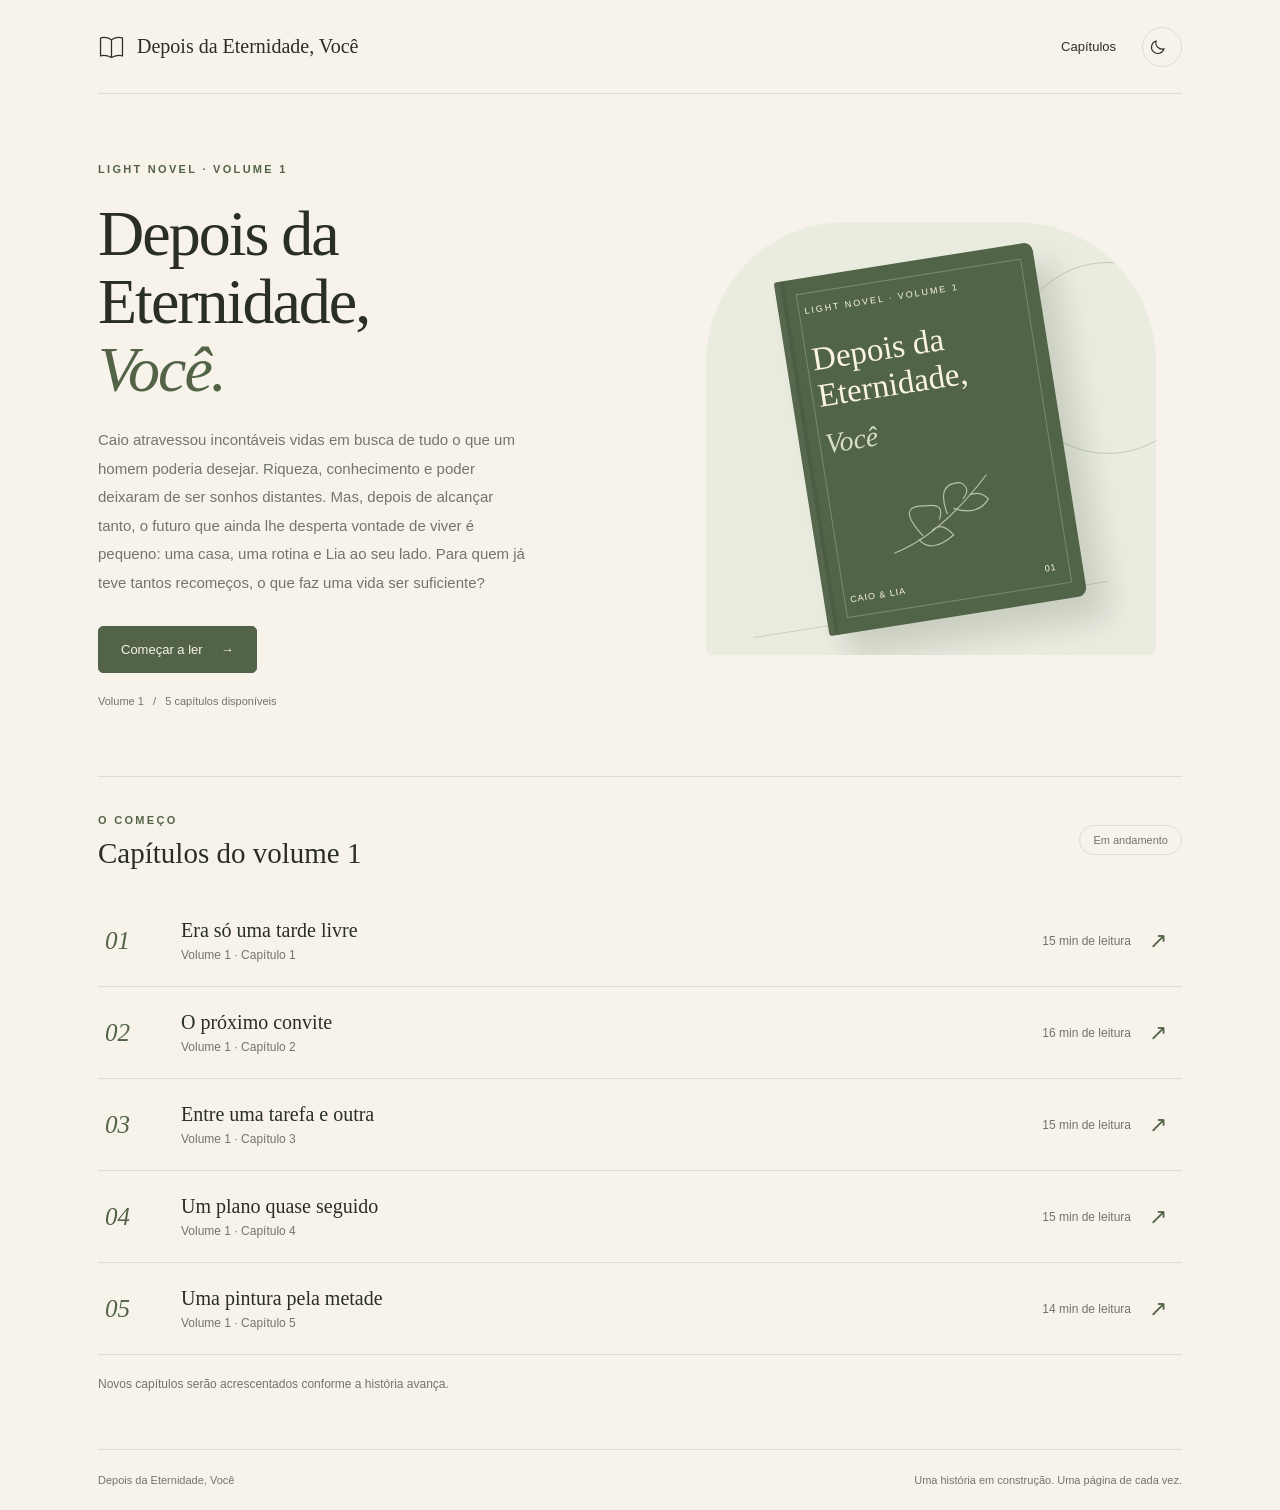
==== index.html @ 781c2f36 "Publica título, sinopse e cinco capítulos da novel" ====
<!doctype html>
<html lang="pt-BR"><head><meta charset="utf-8"><meta name="viewport" content="width=device-width, initial-scale=1">
<title>Depois da Eternidade, Você</title><meta name="description" content="Caio atravessou incontáveis vidas em busca de tudo o que um homem poderia desejar. Riqueza, conhecimento e poder deixaram de ser sonhos distantes. Mas, depois de alcançar tanto, o futuro que ainda lhe desperta vontade de viver é pequeno: uma casa, uma rotina e Lia ao seu lado. Para quem já teve tantos recomeços, o que faz uma vida ser suficiente?">
<link rel="icon" href="data:image/svg+xml,%3Csvg xmlns=%22http://www.w3.org/2000/svg%22 viewBox=%220 0 32 32%22%3E%3Crect width=%2232%22 height=%2232%22 rx=%227%22 fill=%22%23536447%22/%3E%3Cpath d=%22M16 9c-4-2-7-2-10-1v16c4-1 7 0 10 1 3-1 6-2 10-1V8c-3-1-6-1-10 1v16%22 fill=%22none%22 stroke=%22%23f7f3ea%22 stroke-width=%221.5%22/%3E%3C/svg%3E" type="image/svg+xml"><link rel="stylesheet" href="styles.css"><script src="app.js" defer></script></head>
<body data-chapter-count="5"><a class="skip" href="#conteudo">Pular para o conteúdo</a><div class="shell"><header class="topbar"><a class="brand" href="index.html" aria-label="Depois da Eternidade, Você, início"><svg viewBox="0 0 32 32" fill="none" aria-hidden="true"><path d="M16 8C11 5 6 5 3 6v21c5-1 9 0 13 2 4-2 8-3 13-2V6c-3-1-8-1-13 2Zm0 0v21" stroke="currentColor" stroke-width="1.5"/></svg><span class="brand-title">Depois da Eternidade, Você</span></a><nav class="toplinks" aria-label="Navegação principal"><a href="#capitulos">Capítulos</a><button class="theme-toggle js-only" type="button" aria-label="Ativar tema escuro" aria-pressed="false"><svg viewBox="0 0 24 24" fill="none" aria-hidden="true"><path d="M20 14.5A8.5 8.5 0 0 1 9.5 4 8.5 8.5 0 1 0 20 14.5Z" stroke="currentColor" stroke-width="1.5"/></svg></button></nav></header>
<main id="conteudo"><section class="hero"><div><span class="eyebrow">Light novel · Volume 1</span><h1>Depois da<br>Eternidade,<br><em>Você.</em></h1><p class="intro">Caio atravessou incontáveis vidas em busca de tudo o que um homem poderia desejar. Riqueza, conhecimento e poder deixaram de ser sonhos distantes. Mas, depois de alcançar tanto, o futuro que ainda lhe desperta vontade de viver é pequeno: uma casa, uma rotina e Lia ao seu lado. Para quem já teve tantos recomeços, o que faz uma vida ser suficiente?</p><div class="actions"><a class="button primary" href="capitulo-1.html">Começar a ler <span aria-hidden="true">→</span></a><a class="button js-only" data-continue hidden href="capitulo-1.html">Continuar leitura →</a></div><p class="hero-note">Volume 1 &nbsp; / &nbsp; 5 capítulos disponíveis</p></div><div class="book-art" aria-hidden="true"><div class="book-cover"><span class="cover-label">LIGHT NOVEL · VOLUME 1</span><div class="cover-title">Depois da<br>Eternidade,<small>Você</small></div><svg class="cover-sprig" viewBox="0 0 150 80" fill="none"><path d="M20 73Q70 62 126 8M52 60Q28 24 59 30Q80 30 71 46M80 42Q73 8 98 12Q109 20 98 29M87 37Q111 49 124 33Q117 23 105 26M47 63Q57 80 83 64Q73 48 62 56" stroke="#d9dfc6" stroke-width="1.2"/></svg><div class="cover-bottom"><span>CAIO &amp; LIA</span><span>01</span></div></div></div></section>
<section class="catalog" id="capitulos" aria-labelledby="catalog-title"><div class="section-heading"><div><span class="eyebrow">O começo</span><h2 id="catalog-title">Capítulos do volume 1</h2></div><span class="pill">Em andamento</span></div><a class="chapter-row" href="capitulo-1.html"><span class="chapter-number">01</span><div><h3>Era só uma tarde livre</h3><p>Volume 1 · Capítulo 1</p></div><span class="chapter-time">15 min de leitura</span><span class="row-arrow" aria-hidden="true">↗</span></a><a class="chapter-row" href="capitulo-2.html"><span class="chapter-number">02</span><div><h3>O próximo convite</h3><p>Volume 1 · Capítulo 2</p></div><span class="chapter-time">16 min de leitura</span><span class="row-arrow" aria-hidden="true">↗</span></a><a class="chapter-row" href="capitulo-3.html"><span class="chapter-number">03</span><div><h3>Entre uma tarefa e outra</h3><p>Volume 1 · Capítulo 3</p></div><span class="chapter-time">15 min de leitura</span><span class="row-arrow" aria-hidden="true">↗</span></a><a class="chapter-row" href="capitulo-4.html"><span class="chapter-number">04</span><div><h3>Um plano quase seguido</h3><p>Volume 1 · Capítulo 4</p></div><span class="chapter-time">15 min de leitura</span><span class="row-arrow" aria-hidden="true">↗</span></a><a class="chapter-row" href="capitulo-5.html"><span class="chapter-number">05</span><div><h3>Uma pintura pela metade</h3><p>Volume 1 · Capítulo 5</p></div><span class="chapter-time">14 min de leitura</span><span class="row-arrow" aria-hidden="true">↗</span></a><p class="empty-note">Novos capítulos serão acrescentados conforme a história avança.</p></section></main><footer class="footer"><span>Depois da Eternidade, Você</span><span>Uma história em construção. Uma página de cada vez.</span></footer></div></body></html>
---- styles.css ----
:root{color-scheme:light;--bg:#f7f3ea;--surface:#fffdf8;--ink:#292e27;--muted:#72756a;--accent:#536347;--line:#dbded0;--soft:#e9ecdf;--reader-size:20px}
:root[data-theme=dark]{color-scheme:dark;--bg:#1d241f;--surface:#252d27;--ink:#ececde;--muted:#abb4a4;--accent:#b6c6a0;--line:#414d40;--soft:#303c30}
*{box-sizing:border-box}html{scroll-behavior:smooth;scroll-padding-top:145px}body{margin:0;background:var(--bg);color:var(--ink);font-family:Segoe UI,Arial,sans-serif}a{color:inherit;text-decoration:none}button,a,input{touch-action:manipulation}button{font:inherit;color:inherit;cursor:pointer}button:disabled{opacity:.35;cursor:default}a:focus-visible,button:focus-visible,summary:focus-visible{outline:3px solid var(--accent);outline-offset:5px}.skip{position:absolute;left:16px;top:-100px;z-index:20;background:var(--surface);padding:12px}.skip:focus{top:12px}.shell{max-width:1180px;padding:0 48px;margin:auto}.topbar{min-height:94px;display:flex;align-items:center;justify-content:space-between;border-bottom:1px solid var(--line);gap:20px}.brand{display:inline-flex;align-items:center;gap:12px;font-family:Georgia,serif;font-size:24px}.brand svg{width:27px;height:27px}.toplinks{display:flex;align-items:center;gap:26px;font-size:13px}.theme-toggle{background:none;border:1px solid var(--line);border-radius:50%;width:40px;height:40px;display:grid;place-items:center}.theme-toggle svg{width:18px;height:18px}.eyebrow{text-transform:uppercase;letter-spacing:2.3px;font-size:11px;font-weight:600;color:var(--accent)}.hero{display:grid;grid-template-columns:1.15fr 1fr;gap:60px;align-items:center;padding:65px 0 58px}.hero h1{font:normal clamp(44px,5vw,68px)/1.06 Georgia,serif;letter-spacing:-2px;margin:23px 0}.hero h1 em{font-weight:normal;color:var(--accent)}.intro{max-width:430px;font-size:15px;line-height:1.9;color:var(--muted)}.actions{display:flex;gap:12px;flex-wrap:wrap;margin-top:29px}.button{display:inline-flex;align-items:center;justify-content:center;gap:18px;min-height:47px;padding:12px 22px;border:1px solid var(--line);border-radius:5px;background:transparent;font-size:13px}.button.primary{background:var(--accent);color:var(--bg);border-color:var(--accent)}.button:hover{filter:brightness(.92)}.hero-note{font-size:11px;color:var(--muted);margin-top:22px}.book-art{position:relative;background:var(--soft);border-radius:140px 140px 6px 6px;aspect-ratio:1.04;max-width:450px;display:grid;place-items:center;overflow:hidden}.book-art:before{content:'';position:absolute;width:190px;height:190px;border:1px solid var(--accent);opacity:.25;border-radius:50%;top:40px;right:-48px}.book-art:after{content:'';position:absolute;border-top:1px solid var(--accent);opacity:.2;width:80%;bottom:45px;transform:rotate(-9deg)}.book-cover{position:relative;width:58%;aspect-ratio:.73;background:#526448;color:#fbf4e4;border-radius:3px 9px 9px 3px;box-shadow:18px 24px 30px #1b261d26,inset 6px 0 0 #ffffff10,inset 10px 0 0 #18281e20;transform:rotate(-9deg);padding:28px 26px;display:flex;flex-direction:column;justify-content:space-between;z-index:1}.book-cover:after{content:'';position:absolute;inset:15px 13px 15px 20px;border:1px solid #cbd1a455;pointer-events:none}.cover-label{font-size:9px;letter-spacing:2px}.cover-title{font:normal clamp(28px,3.8vw,43px)/1.1 Georgia,serif}.cover-title small{display:block;font:italic 16px/1.5 Georgia,serif;margin-top:10px;color:#d9dfc6}.cover-sprig{height:78px;width:100%;opacity:.75}.cover-bottom{display:flex;justify-content:space-between;font-size:9px;letter-spacing:1px}.catalog{padding:33px 0 58px;border-top:1px solid var(--line)}.section-heading{display:flex;justify-content:space-between;align-items:center;gap:20px;margin-bottom:25px}.section-heading h2{font:normal 29px Georgia,serif;margin:9px 0 0}.pill{font-size:11px;padding:8px 13px;border:1px solid var(--line);border-radius:20px;color:var(--muted)}.chapter-row{display:grid;grid-template-columns:58px 1fr auto 26px;align-items:center;gap:18px;padding:24px 7px;border-bottom:1px solid var(--line)}.chapter-row:hover{background:var(--soft)}.chapter-number{font:italic 25px Georgia,serif;color:var(--accent)}.chapter-row h3{font:normal 20px Georgia,serif;margin:0 0 6px}.chapter-row p{font-size:12px;color:var(--muted);margin:0}.chapter-time{font-size:12px;color:var(--muted)}.row-arrow{font-size:22px;color:var(--accent)}.empty-note{font-size:12px;color:var(--muted);margin:22px 0 0}.footer{border-top:1px solid var(--line);padding:24px 0;display:flex;justify-content:space-between;gap:18px;font-size:11px;color:var(--muted)}.reader-shell{max-width:1100px;margin:auto;padding:0 40px}.reader-bar{position:sticky;top:0;background:var(--bg);z-index:10;border-bottom:1px solid var(--line)}.reader-bar .topbar{border:0;min-height:72px}.reader-bar .brand{font-size:20px}.reader-controls{display:flex;align-items:center;gap:6px}.reader-controls button{min-width:40px;height:40px;border:1px solid var(--line);border-radius:5px;background:var(--surface)}.reader-controls .theme-toggle{border-radius:50%;margin-left:8px}.font-size{font-size:11px;color:var(--muted);min-width:40px;text-align:center}.progress-track{height:2px;background:var(--line)}.progress-fill{height:100%;background:var(--accent);width:0}.reader-heading{text-align:center;padding:64px 0 37px;max-width:750px;margin:auto}.reader-heading h1{font:normal clamp(32px,4vw,48px)/1.2 Georgia,serif;margin:20px 0}.reader-meta{color:var(--muted);font-size:12px}.reader-toc{position:relative;max-width:690px;margin:0 auto 40px;font-size:12px}.reader-toc summary{cursor:pointer;padding:14px 16px;border:1px solid var(--line);border-radius:5px;background:var(--surface)}.reader-toc nav{padding:8px 16px 15px;border:1px solid var(--line);border-top:0;background:var(--surface)}.reader-toc a{display:block;padding:12px 0;color:var(--muted)}.reader-toc a[aria-current=page]{color:var(--accent);font-weight:600}.prose{max-width:690px;margin:auto;font:var(--reader-size)/1.85 Georgia,'Times New Roman',serif}.prose p{margin:0 0 1.15em;overflow-wrap:break-word;scroll-margin-top:100px}.prose em{color:var(--accent)}.prose .scene-break{margin:2.5em auto;text-align:center;color:var(--accent);letter-spacing:12px;font-size:16px}.end-mark{color:var(--accent);text-align:center;letter-spacing:8px;padding:27px 0 35px}.chapter-nav{max-width:690px;display:flex;justify-content:space-between;gap:14px;margin:0 auto 38px;flex-wrap:wrap}.reading-status{font-size:12px;color:var(--muted);max-width:690px;margin:0 auto 50px;text-align:center}.back-top{display:block;margin-top:22px;text-decoration:underline;text-underline-offset:4px}.js-only{display:none}.js .js-only{display:inline-flex}[hidden]{display:none!important}
@media(min-width:1400px){.hero{padding-top:80px;padding-bottom:75px}}
@media(max-width:760px){.shell{padding:0 24px}.topbar{min-height:77px}.toplinks{gap:16px}.hero{gap:28px;padding:40px 0;grid-template-columns:1.15fr 1fr}.hero h1{font-size:45px}.book-cover{width:70%;padding:22px 18px}.cover-sprig{height:60px}.cover-label,.cover-bottom{font-size:8px}.cover-title{font-size:28px}.intro{font-size:14px}.reader-shell{padding:0 24px}.reader-heading{padding-top:42px}.reader-heading h1{font-size:35px}}
@media(max-width:560px){.hero{grid-template-columns:1fr;gap:32px}.hero h1{font-size:50px;max-width:350px}.book-art{max-width:100%;aspect-ratio:1.45;border-radius:100px 100px 5px 5px}.book-cover{width:42%;padding:19px 18px;transform:rotate(-8deg)}.cover-title{font-size:29px}.cover-sprig{height:40px}.cover-title small{font-size:12px}.chapter-row{grid-template-columns:35px 1fr 19px;gap:10px;padding:23px 0}.chapter-time{display:none}.chapter-row h3{font-size:18px}.section-heading h2{font-size:25px}.footer{flex-direction:column;gap:8px}.reader-shell{padding:0 20px}.reader-bar .topbar{gap:10px}.reader-bar .brand{font-size:17px;gap:7px}.reader-bar .brand svg{width:21px}.reader-controls{gap:4px}.reader-controls button{min-width:36px;width:36px;height:38px}.font-size{min-width:30px}.reader-controls .theme-toggle{margin-left:3px}.reader-heading h1{font-size:31px}.prose{line-height:1.8}.chapter-nav .button{font-size:12px;padding:12px 15px}}
@media(prefers-reduced-motion:reduce){html{scroll-behavior:auto}}

/* Título definitivo: ajuste de composição sem alterar o tema aprovado. */
.brand svg{flex-shrink:0}.brand-title{font-size:20px;line-height:1.25}.reader-bar .brand-title{font-size:17px}.reader-controls{flex-shrink:0}.cover-title{font-size:clamp(22px,2.6vw,33px)}.cover-title small{font-size:28px}
@media(max-width:760px){.cover-title{font-size:25px}.cover-title small{font-size:23px}.brand-title{font-size:18px}}
@media(max-width:560px){.topbar{flex-wrap:wrap;padding:16px 0;gap:12px}.toplinks{width:100%;justify-content:space-between}.hero h1{font-size:44px;letter-spacing:-1.5px}.book-cover{width:52%;padding:20px 17px}.cover-title{font-size:22px}.cover-title small{font-size:22px}.cover-label{letter-spacing:1px}.reader-bar .topbar{padding:12px 0;gap:8px}.reader-bar .brand-title{font-size:12px;max-width:115px}.reader-controls{margin-left:auto}.reader-bar .brand{gap:7px}.book-art{aspect-ratio:1.3}}
@media(max-width:360px){.cover-title{font-size:19px}.cover-title small{font-size:20px}.cover-label,.cover-bottom{font-size:7px}}
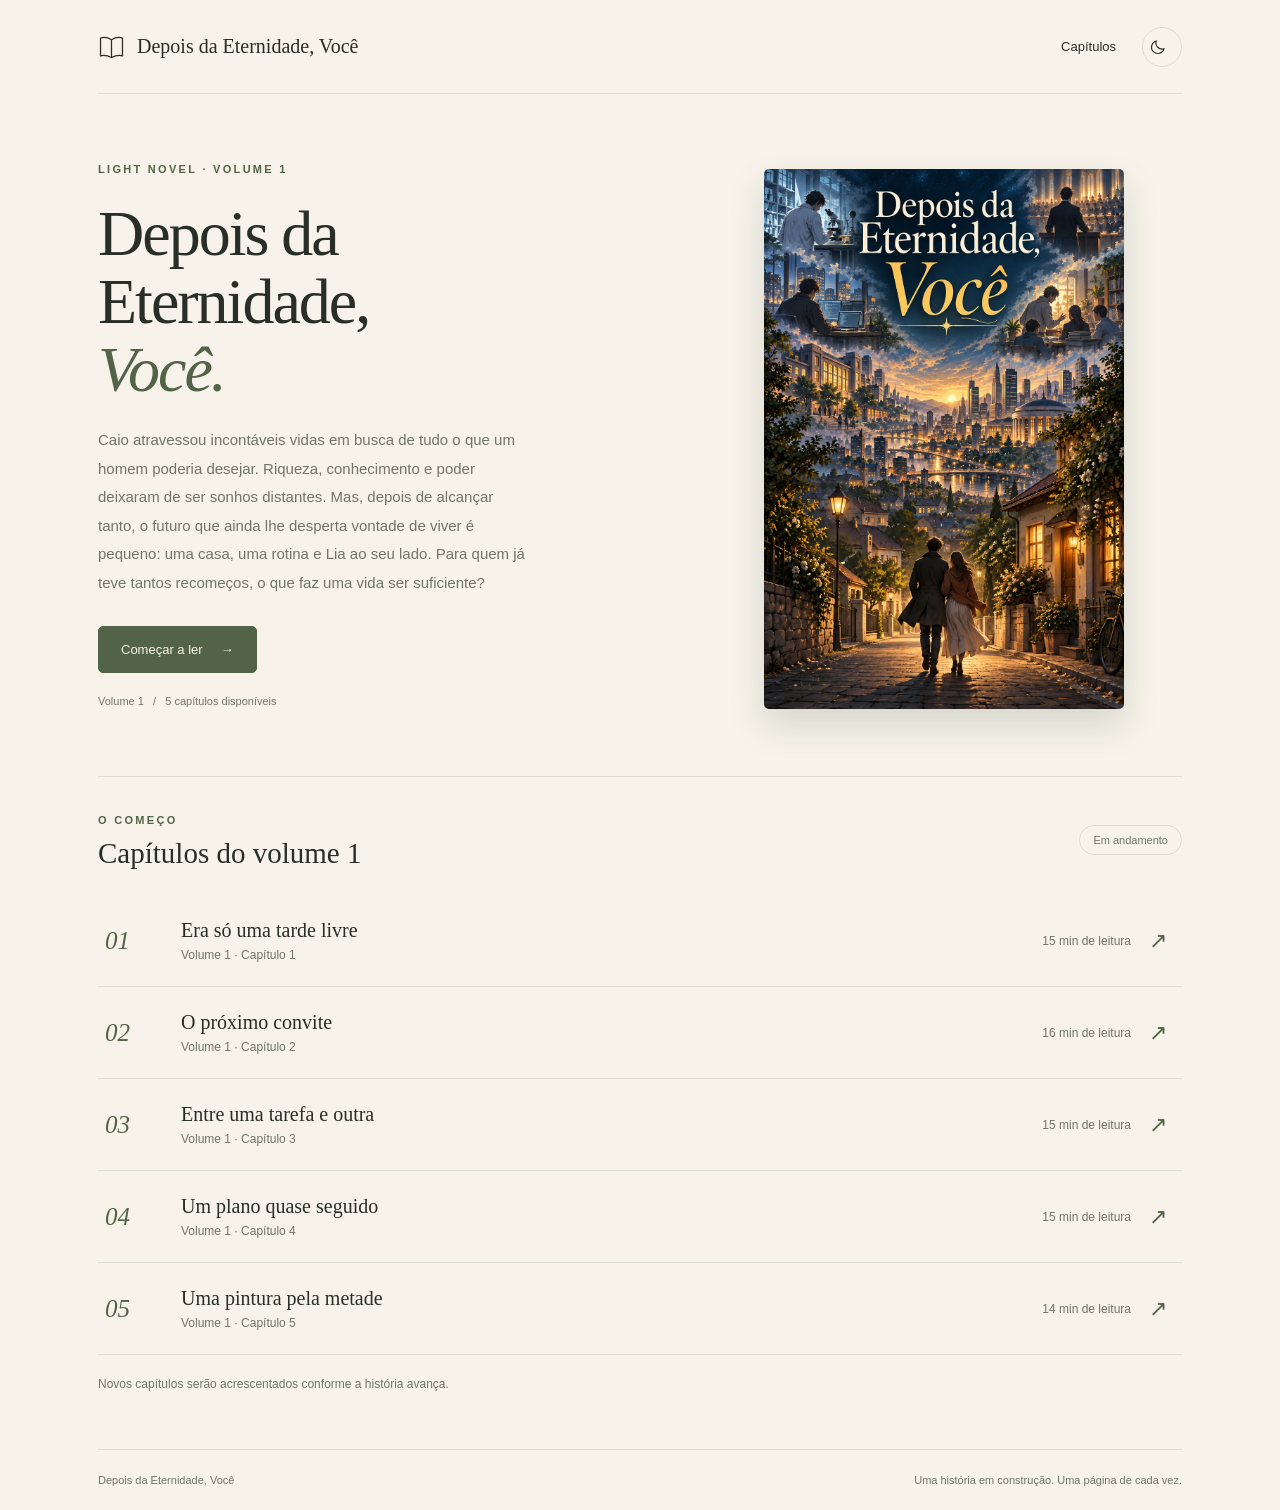
==== commit 940338d0: "Aplica capa oficial à página inicial" ====
--- a/index.html
+++ b/index.html
@@ -3,5 +3,5 @@
 <title>Depois da Eternidade, Você</title><meta name="description" content="Caio atravessou incontáveis vidas em busca de tudo o que um homem poderia desejar. Riqueza, conhecimento e poder deixaram de ser sonhos distantes. Mas, depois de alcançar tanto, o futuro que ainda lhe desperta vontade de viver é pequeno: uma casa, uma rotina e Lia ao seu lado. Para quem já teve tantos recomeços, o que faz uma vida ser suficiente?">
 <link rel="icon" href="data:image/svg+xml,%3Csvg xmlns=%22http://www.w3.org/2000/svg%22 viewBox=%220 0 32 32%22%3E%3Crect width=%2232%22 height=%2232%22 rx=%227%22 fill=%22%23536447%22/%3E%3Cpath d=%22M16 9c-4-2-7-2-10-1v16c4-1 7 0 10 1 3-1 6-2 10-1V8c-3-1-6-1-10 1v16%22 fill=%22none%22 stroke=%22%23f7f3ea%22 stroke-width=%221.5%22/%3E%3C/svg%3E" type="image/svg+xml"><link rel="stylesheet" href="styles.css"><script src="app.js" defer></script></head>
 <body data-chapter-count="5"><a class="skip" href="#conteudo">Pular para o conteúdo</a><div class="shell"><header class="topbar"><a class="brand" href="index.html" aria-label="Depois da Eternidade, Você, início"><svg viewBox="0 0 32 32" fill="none" aria-hidden="true"><path d="M16 8C11 5 6 5 3 6v21c5-1 9 0 13 2 4-2 8-3 13-2V6c-3-1-8-1-13 2Zm0 0v21" stroke="currentColor" stroke-width="1.5"/></svg><span class="brand-title">Depois da Eternidade, Você</span></a><nav class="toplinks" aria-label="Navegação principal"><a href="#capitulos">Capítulos</a><button class="theme-toggle js-only" type="button" aria-label="Ativar tema escuro" aria-pressed="false"><svg viewBox="0 0 24 24" fill="none" aria-hidden="true"><path d="M20 14.5A8.5 8.5 0 0 1 9.5 4 8.5 8.5 0 1 0 20 14.5Z" stroke="currentColor" stroke-width="1.5"/></svg></button></nav></header>
-<main id="conteudo"><section class="hero"><div><span class="eyebrow">Light novel · Volume 1</span><h1>Depois da<br>Eternidade,<br><em>Você.</em></h1><p class="intro">Caio atravessou incontáveis vidas em busca de tudo o que um homem poderia desejar. Riqueza, conhecimento e poder deixaram de ser sonhos distantes. Mas, depois de alcançar tanto, o futuro que ainda lhe desperta vontade de viver é pequeno: uma casa, uma rotina e Lia ao seu lado. Para quem já teve tantos recomeços, o que faz uma vida ser suficiente?</p><div class="actions"><a class="button primary" href="capitulo-1.html">Começar a ler <span aria-hidden="true">→</span></a><a class="button js-only" data-continue hidden href="capitulo-1.html">Continuar leitura →</a></div><p class="hero-note">Volume 1 &nbsp; / &nbsp; 5 capítulos disponíveis</p></div><div class="book-art" aria-hidden="true"><div class="book-cover"><span class="cover-label">LIGHT NOVEL · VOLUME 1</span><div class="cover-title">Depois da<br>Eternidade,<small>Você</small></div><svg class="cover-sprig" viewBox="0 0 150 80" fill="none"><path d="M20 73Q70 62 126 8M52 60Q28 24 59 30Q80 30 71 46M80 42Q73 8 98 12Q109 20 98 29M87 37Q111 49 124 33Q117 23 105 26M47 63Q57 80 83 64Q73 48 62 56" stroke="#d9dfc6" stroke-width="1.2"/></svg><div class="cover-bottom"><span>CAIO &amp; LIA</span><span>01</span></div></div></div></section>
+<main id="conteudo"><section class="hero"><div><span class="eyebrow">Light novel · Volume 1</span><h1>Depois da<br>Eternidade,<br><em>Você.</em></h1><p class="intro">Caio atravessou incontáveis vidas em busca de tudo o que um homem poderia desejar. Riqueza, conhecimento e poder deixaram de ser sonhos distantes. Mas, depois de alcançar tanto, o futuro que ainda lhe desperta vontade de viver é pequeno: uma casa, uma rotina e Lia ao seu lado. Para quem já teve tantos recomeços, o que faz uma vida ser suficiente?</p><div class="actions"><a class="button primary" href="capitulo-1.html">Começar a ler <span aria-hidden="true">→</span></a><a class="button js-only" data-continue hidden href="capitulo-1.html">Continuar leitura →</a></div><p class="hero-note">Volume 1 &nbsp; / &nbsp; 5 capítulos disponíveis</p></div><figure class="official-cover"><img src="assets/capa-oficial.png" width="1024" height="1536" alt="Capa de Depois da Eternidade, Você: as várias vidas de Caio acima de uma cidade iluminada, com Caio e Lia caminhando juntos em primeiro plano." fetchpriority="high" decoding="async"></figure></section>
 <section class="catalog" id="capitulos" aria-labelledby="catalog-title"><div class="section-heading"><div><span class="eyebrow">O começo</span><h2 id="catalog-title">Capítulos do volume 1</h2></div><span class="pill">Em andamento</span></div><a class="chapter-row" href="capitulo-1.html"><span class="chapter-number">01</span><div><h3>Era só uma tarde livre</h3><p>Volume 1 · Capítulo 1</p></div><span class="chapter-time">15 min de leitura</span><span class="row-arrow" aria-hidden="true">↗</span></a><a class="chapter-row" href="capitulo-2.html"><span class="chapter-number">02</span><div><h3>O próximo convite</h3><p>Volume 1 · Capítulo 2</p></div><span class="chapter-time">16 min de leitura</span><span class="row-arrow" aria-hidden="true">↗</span></a><a class="chapter-row" href="capitulo-3.html"><span class="chapter-number">03</span><div><h3>Entre uma tarefa e outra</h3><p>Volume 1 · Capítulo 3</p></div><span class="chapter-time">15 min de leitura</span><span class="row-arrow" aria-hidden="true">↗</span></a><a class="chapter-row" href="capitulo-4.html"><span class="chapter-number">04</span><div><h3>Um plano quase seguido</h3><p>Volume 1 · Capítulo 4</p></div><span class="chapter-time">15 min de leitura</span><span class="row-arrow" aria-hidden="true">↗</span></a><a class="chapter-row" href="capitulo-5.html"><span class="chapter-number">05</span><div><h3>Uma pintura pela metade</h3><p>Volume 1 · Capítulo 5</p></div><span class="chapter-time">14 min de leitura</span><span class="row-arrow" aria-hidden="true">↗</span></a><p class="empty-note">Novos capítulos serão acrescentados conforme a história avança.</p></section></main><footer class="footer"><span>Depois da Eternidade, Você</span><span>Uma história em construção. Uma página de cada vez.</span></footer></div></body></html>
--- a/styles.css
+++ b/styles.css
@@ -11,3 +11,8 @@
 @media(max-width:760px){.cover-title{font-size:25px}.cover-title small{font-size:23px}.brand-title{font-size:18px}}
 @media(max-width:560px){.topbar{flex-wrap:wrap;padding:16px 0;gap:12px}.toplinks{width:100%;justify-content:space-between}.hero h1{font-size:44px;letter-spacing:-1.5px}.book-cover{width:52%;padding:20px 17px}.cover-title{font-size:22px}.cover-title small{font-size:22px}.cover-label{letter-spacing:1px}.reader-bar .topbar{padding:12px 0;gap:8px}.reader-bar .brand-title{font-size:12px;max-width:115px}.reader-controls{margin-left:auto}.reader-bar .brand{gap:7px}.book-art{aspect-ratio:1.3}}
 @media(max-width:360px){.cover-title{font-size:19px}.cover-title small{font-size:20px}.cover-label,.cover-bottom{font-size:7px}}
+
+/* Capa oficial aprovada em DEC-013, exibida integralmente. */
+.official-cover{margin:0;justify-self:center;width:100%;max-width:360px}.official-cover img{display:block;width:100%;height:auto;border-radius:5px;box-shadow:0 16px 36px #17271b25}
+@media(max-width:760px){.official-cover{max-width:310px}}
+@media(max-width:560px){.official-cover{max-width:300px;margin:4px auto 0}}
